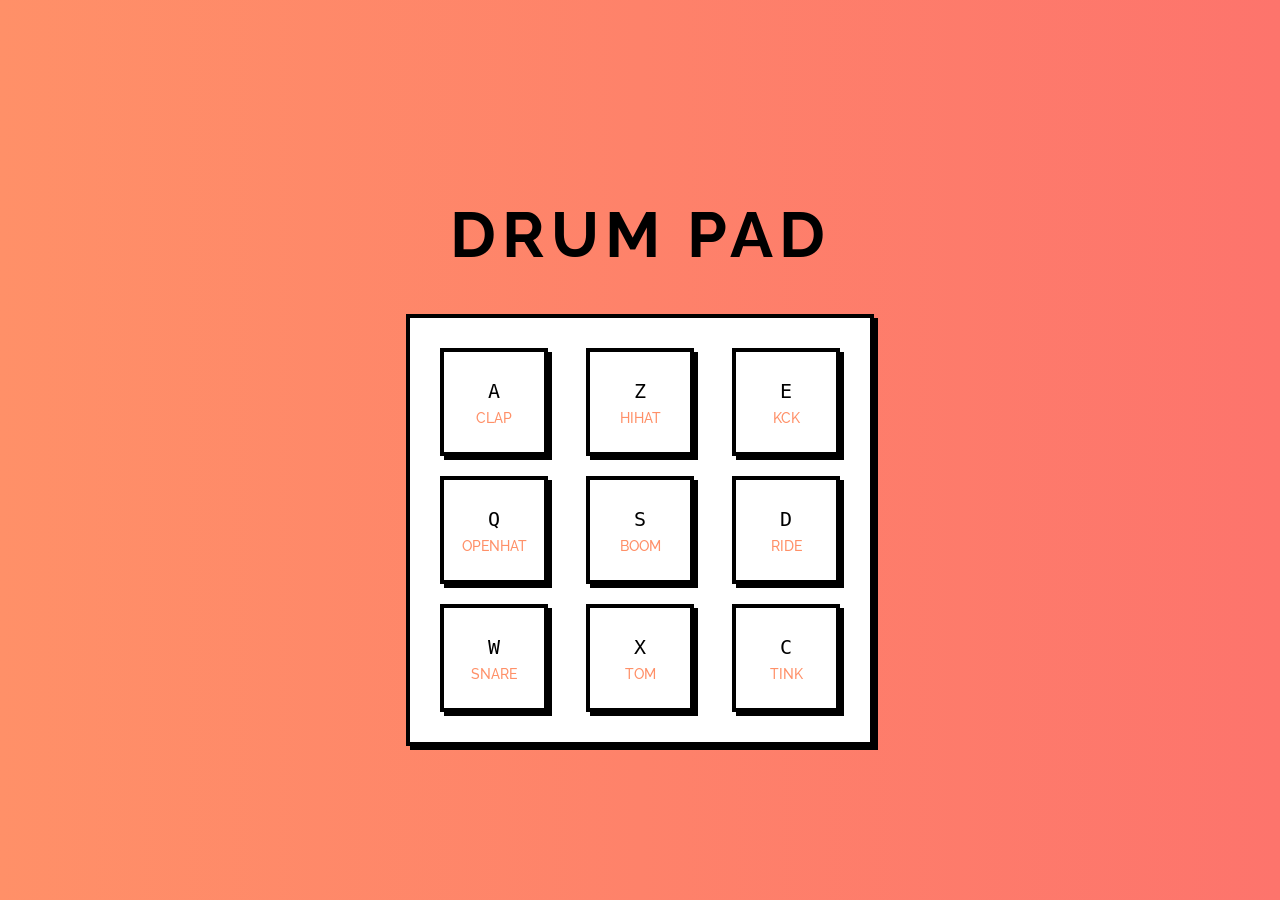
==== drum_pad/index.html @ bc6bc8d3 "exercices semaine 2" ====
<!DOCTYPE html>
<html lang="fr">
<head>
    <meta charset="UTF-8">
    <meta name="viewport" content="width=device-width, initial-scale=1.0">
    <title>Drum Pad</title>
    <link rel="stylesheet" href="style.css" type="text/css">
</head>
<body>
    <h1>DRUM PAD</h1>
<div class="pad">
  <div data-key="65" class="key">
    <kbd>A</kbd>
    <span class="sound">CLAP</span>
  </div>

  <div data-key="90" class="key">
    <kbd>Z</kbd>
    <span class="sound">HIHAT</span>
  </div>

  <div data-key="69" class="key">
    <kbd>E</kbd>
    <span class="sound">KCK</span>
  </div>

  <div data-key="81" class="key">
    <kbd>Q</kbd>
    <span class="sound">OPENHAT</span>
  </div>

  <div data-key="83" class="key">
    <kbd>S</kbd>
    <span class="sound">BOOM</span>
  </div>

  <div data-key="68" class="key">
    <kbd>D</kbd>
    <span class="sound">RIDE</span>
  </div>
<div data-key="87" class="key">
    <kbd>W</kbd>
    <span class="sound">SNARE</span>
  </div>
  <div data-key="88" class="key">
    <kbd>X</kbd>
    <span class="sound">TOM</span>
  </div>
  <div data-key="67" class="key">
    <kbd>C</kbd>
    <span class="sound">TINK</span>
  </div>
  <!-- Générer les 8 boxes restantes correspondant aux fichiers audio à jouer -->
</div>
<!-- Audio source -->
<audio data-key="65" src="https://s3-us-west-2.amazonaws.com/s.cdpn.io/1159990/clap.wav"></audio>
<audio data-key="90" src="https://s3-us-west-2.amazonaws.com/s.cdpn.io/1159990/hihat.wav"></audio>
<audio data-key="69" src="https://s3-us-west-2.amazonaws.com/s.cdpn.io/1159990/kick.wav"></audio>
<audio data-key="81" src="https://s3-us-west-2.amazonaws.com/s.cdpn.io/1159990/openhat.wav"></audio>
<audio data-key="83" src="https://s3-us-west-2.amazonaws.com/s.cdpn.io/1159990/boom.wav"></audio>
<audio data-key="68" src="https://s3-us-west-2.amazonaws.com/s.cdpn.io/1159990/ride.wav"></audio>
<audio data-key="87" src="https://s3-us-west-2.amazonaws.com/s.cdpn.io/1159990/snare.wav"></audio>
<audio data-key="88" src="https://s3-us-west-2.amazonaws.com/s.cdpn.io/1159990/tom.wav"></audio>
<audio data-key="67" src="https://s3-us-west-2.amazonaws.com/s.cdpn.io/1159990/tink.wav"></audio>
</body>
</html>
---- drum_pad/style.css ----
@import url("https://fonts.googleapis.com/css?family=Raleway:400,400i,700");

html, body {
  background: linear-gradient(to left, #fd746c , #ff9068);
  height: 100%;
  width: 100%;
  display: flex;
  flex-direction: column;
  justify-content: center;
  align-items: center;
  overflow: hidden;
  font-family: Raleway, sans-serif;
}
h1 {
  color: black;
  font-size: 5vw;
  letter-spacing: 6px;
}
.pad {
  width: 400px;
  display: flex;
  justify-content: space-between;
  flex-wrap: wrap;
  padding: 20px 30px;
  background-color: white;
  border: 4px solid black;
  box-shadow: 4px 4px 0 0 black;
}
.key {
  width: 100px;
  height: 100px;
  margin: 10px 0;
  display: flex;
  flex-direction: column;
  justify-content: center;
  align-items: center;
  font-size: 20px;
  font-weight: 500;
  color: black;
  background-color: white;
  border: 4px solid black;
  box-shadow: 4px 4px 0 0 black;
  user-select: none;
  transform: translate(0, 0);
}
.sound {
  font-size: 14px;
  text-transform: uppercase;
  color: #ff9068;
  margin-top: 7px
}
.key.playing {
  background-color: #ddd;
  box-shadow: 0 0 0 0 black;
  transform: translate(4px, 4px);
  border-color: #fd746c;
  transition: all 300ms cubic-bezier(0.075, 0.82, 0.165, 1);
}
.key.playing .sound {
  color: #fd746c;
  transform: scale(1.5);
  transition: all 300ms cubic-bezier(0.075, 0.82, 0.165, 1);
}
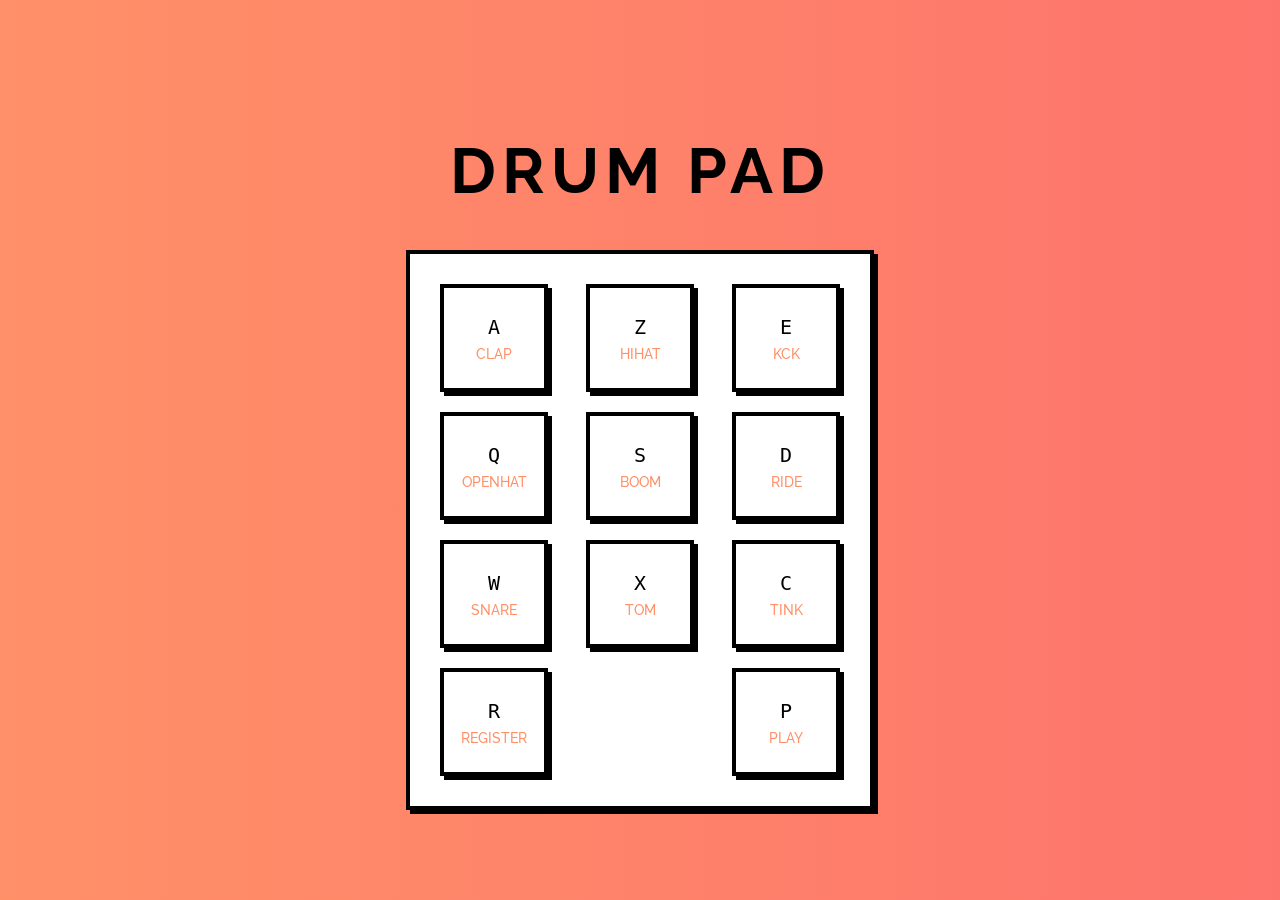
==== commit ccdd6ba4: "probleme avec la function playsound" ====
--- a/drum_pad/index.html
+++ b/drum_pad/index.html
@@ -5,62 +5,71 @@
     <meta name="viewport" content="width=device-width, initial-scale=1.0">
     <title>Drum Pad</title>
     <link rel="stylesheet" href="style.css" type="text/css">
+    <script defer async type="module" src="app.js"></script>
 </head>
 <body>
     <h1>DRUM PAD</h1>
 <div class="pad">
-  <div data-key="65" class="key">
+  <div data-key="A" class="key keyA" >
     <kbd>A</kbd>
     <span class="sound">CLAP</span>
   </div>
 
-  <div data-key="90" class="key">
+  <div data-key="Z" class="key keyZ">
     <kbd>Z</kbd>
     <span class="sound">HIHAT</span>
   </div>
 
-  <div data-key="69" class="key">
+  <div data-key="E" class="key keyE">
     <kbd>E</kbd>
     <span class="sound">KCK</span>
   </div>
 
-  <div data-key="81" class="key">
+  <div data-key="Q" class="key keyQ">
     <kbd>Q</kbd>
     <span class="sound">OPENHAT</span>
   </div>
 
-  <div data-key="83" class="key">
+  <div data-key="S" class="key keyS">
     <kbd>S</kbd>
     <span class="sound">BOOM</span>
   </div>
 
-  <div data-key="68" class="key">
+  <div data-key="D" class="key keyD">
     <kbd>D</kbd>
     <span class="sound">RIDE</span>
   </div>
-<div data-key="87" class="key">
+<div data-key="W" class="key keyW">
     <kbd>W</kbd>
     <span class="sound">SNARE</span>
   </div>
-  <div data-key="88" class="key">
+  <div data-key="X" class="key keyX">
     <kbd>X</kbd>
     <span class="sound">TOM</span>
   </div>
-  <div data-key="67" class="key">
+  <div data-key="C" class="key keyC">
     <kbd>C</kbd>
     <span class="sound">TINK</span>
+  </div>
+  <div data-key="R" class="key keyR">
+    <kbd>R</kbd>
+    <span class="sound">Register</span>
+  </div>
+   <div data-key="P" class="key keyP">
+    <kbd>P</kbd>
+    <span class="sound">Play</span>
   </div>
   <!-- Générer les 8 boxes restantes correspondant aux fichiers audio à jouer -->
 </div>
 <!-- Audio source -->
-<audio data-key="65" src="https://s3-us-west-2.amazonaws.com/s.cdpn.io/1159990/clap.wav"></audio>
-<audio data-key="90" src="https://s3-us-west-2.amazonaws.com/s.cdpn.io/1159990/hihat.wav"></audio>
-<audio data-key="69" src="https://s3-us-west-2.amazonaws.com/s.cdpn.io/1159990/kick.wav"></audio>
-<audio data-key="81" src="https://s3-us-west-2.amazonaws.com/s.cdpn.io/1159990/openhat.wav"></audio>
-<audio data-key="83" src="https://s3-us-west-2.amazonaws.com/s.cdpn.io/1159990/boom.wav"></audio>
-<audio data-key="68" src="https://s3-us-west-2.amazonaws.com/s.cdpn.io/1159990/ride.wav"></audio>
-<audio data-key="87" src="https://s3-us-west-2.amazonaws.com/s.cdpn.io/1159990/snare.wav"></audio>
-<audio data-key="88" src="https://s3-us-west-2.amazonaws.com/s.cdpn.io/1159990/tom.wav"></audio>
-<audio data-key="67" src="https://s3-us-west-2.amazonaws.com/s.cdpn.io/1159990/tink.wav"></audio>
+<audio data-key="A" class="audio-key-65" src="https://s3-us-west-2.amazonaws.com/s.cdpn.io/1159990/clap.wav"></audio>
+<audio data-key="Z" class="audio-key-90" src="https://s3-us-west-2.amazonaws.com/s.cdpn.io/1159990/hihat.wav"></audio>
+<audio data-key="E" class="audio-key-69" src="https://s3-us-west-2.amazonaws.com/s.cdpn.io/1159990/kick.wav"></audio>
+<audio data-key="Q" class="audio-key-81" src="https://s3-us-west-2.amazonaws.com/s.cdpn.io/1159990/openhat.wav"></audio>
+<audio data-key="S" class="audio-key-83" src="https://s3-us-west-2.amazonaws.com/s.cdpn.io/1159990/boom.wav"></audio>
+<audio data-key="D" class="audio-key-68" src="https://s3-us-west-2.amazonaws.com/s.cdpn.io/1159990/ride.wav"></audio>
+<audio data-key="W" class="audio-key-87" src="https://s3-us-west-2.amazonaws.com/s.cdpn.io/1159990/snare.wav"></audio>
+<audio data-key="X" class="audio-key-88" src="https://s3-us-west-2.amazonaws.com/s.cdpn.io/1159990/tom.wav"></audio>
+<audio data-key="C" class="audio-key-67" src="https://s3-us-west-2.amazonaws.com/s.cdpn.io/1159990/tink.wav"></audio>
 </body>
 </html>
